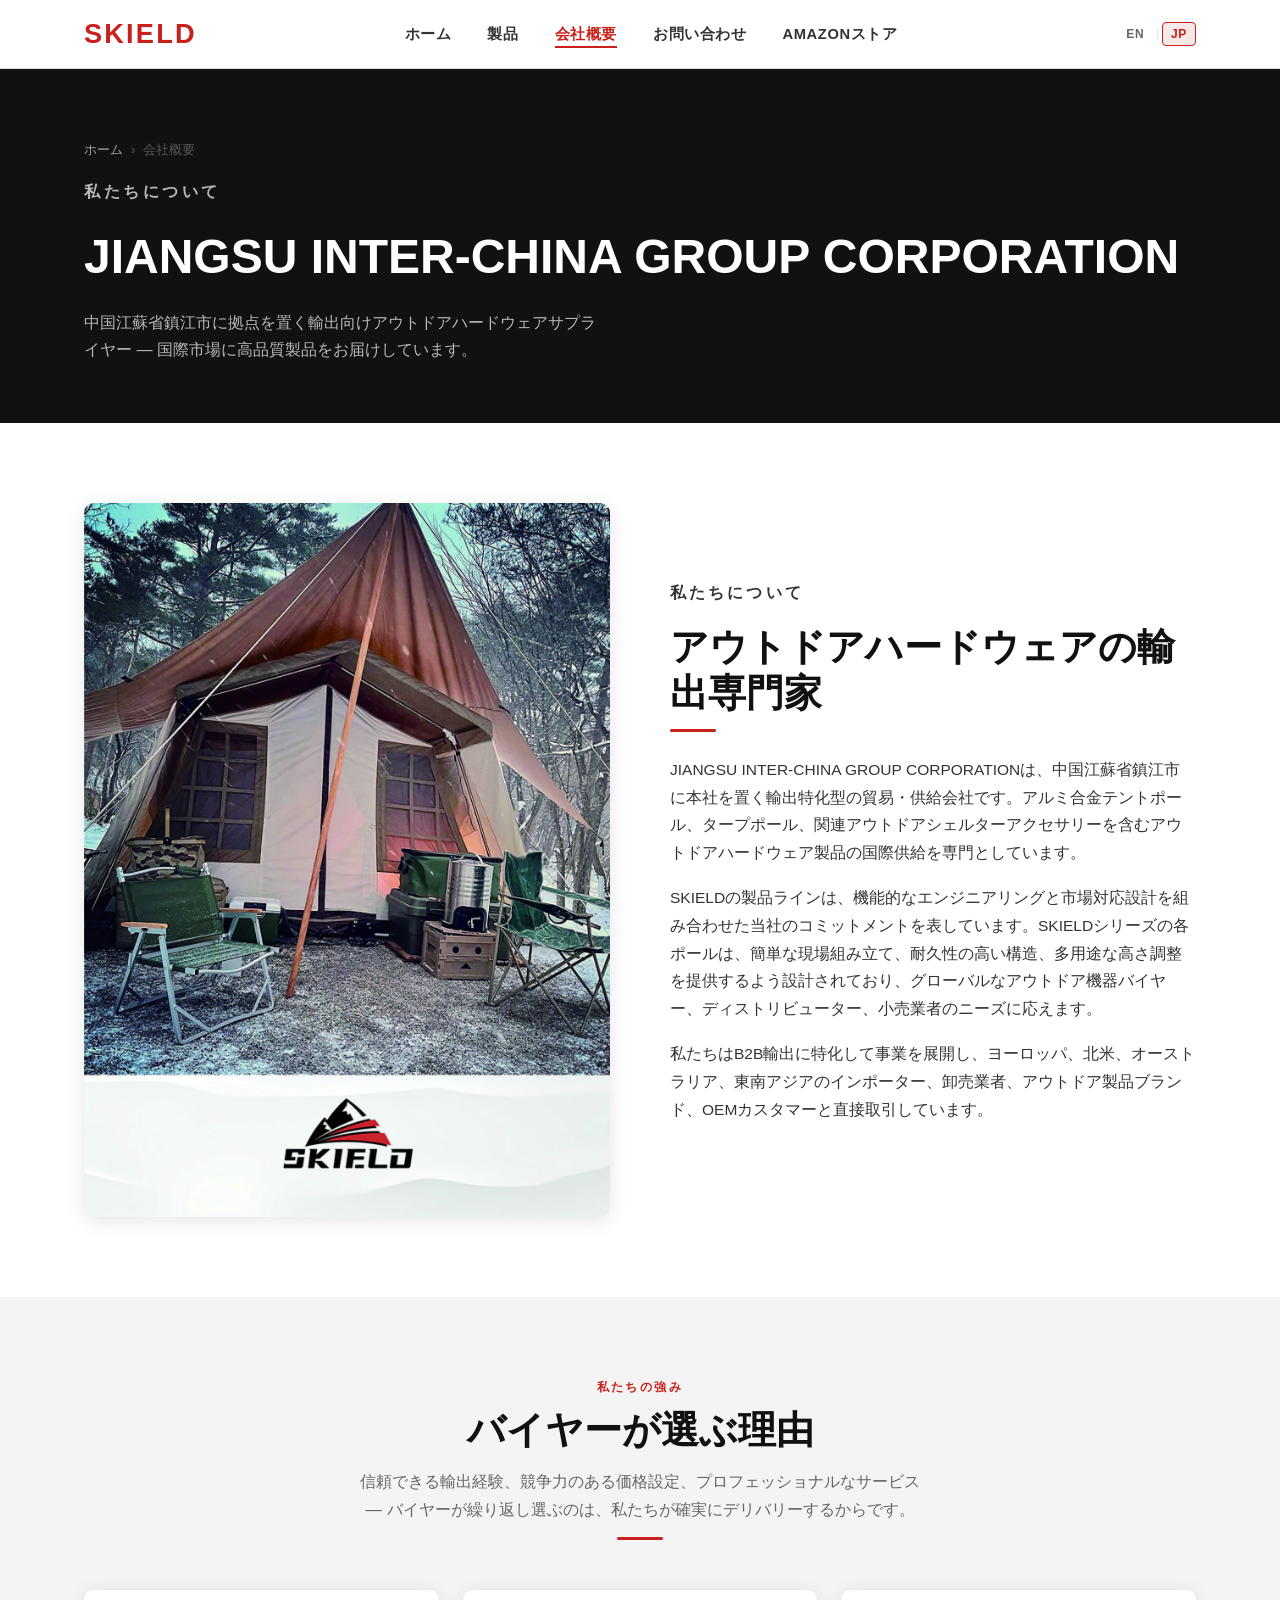
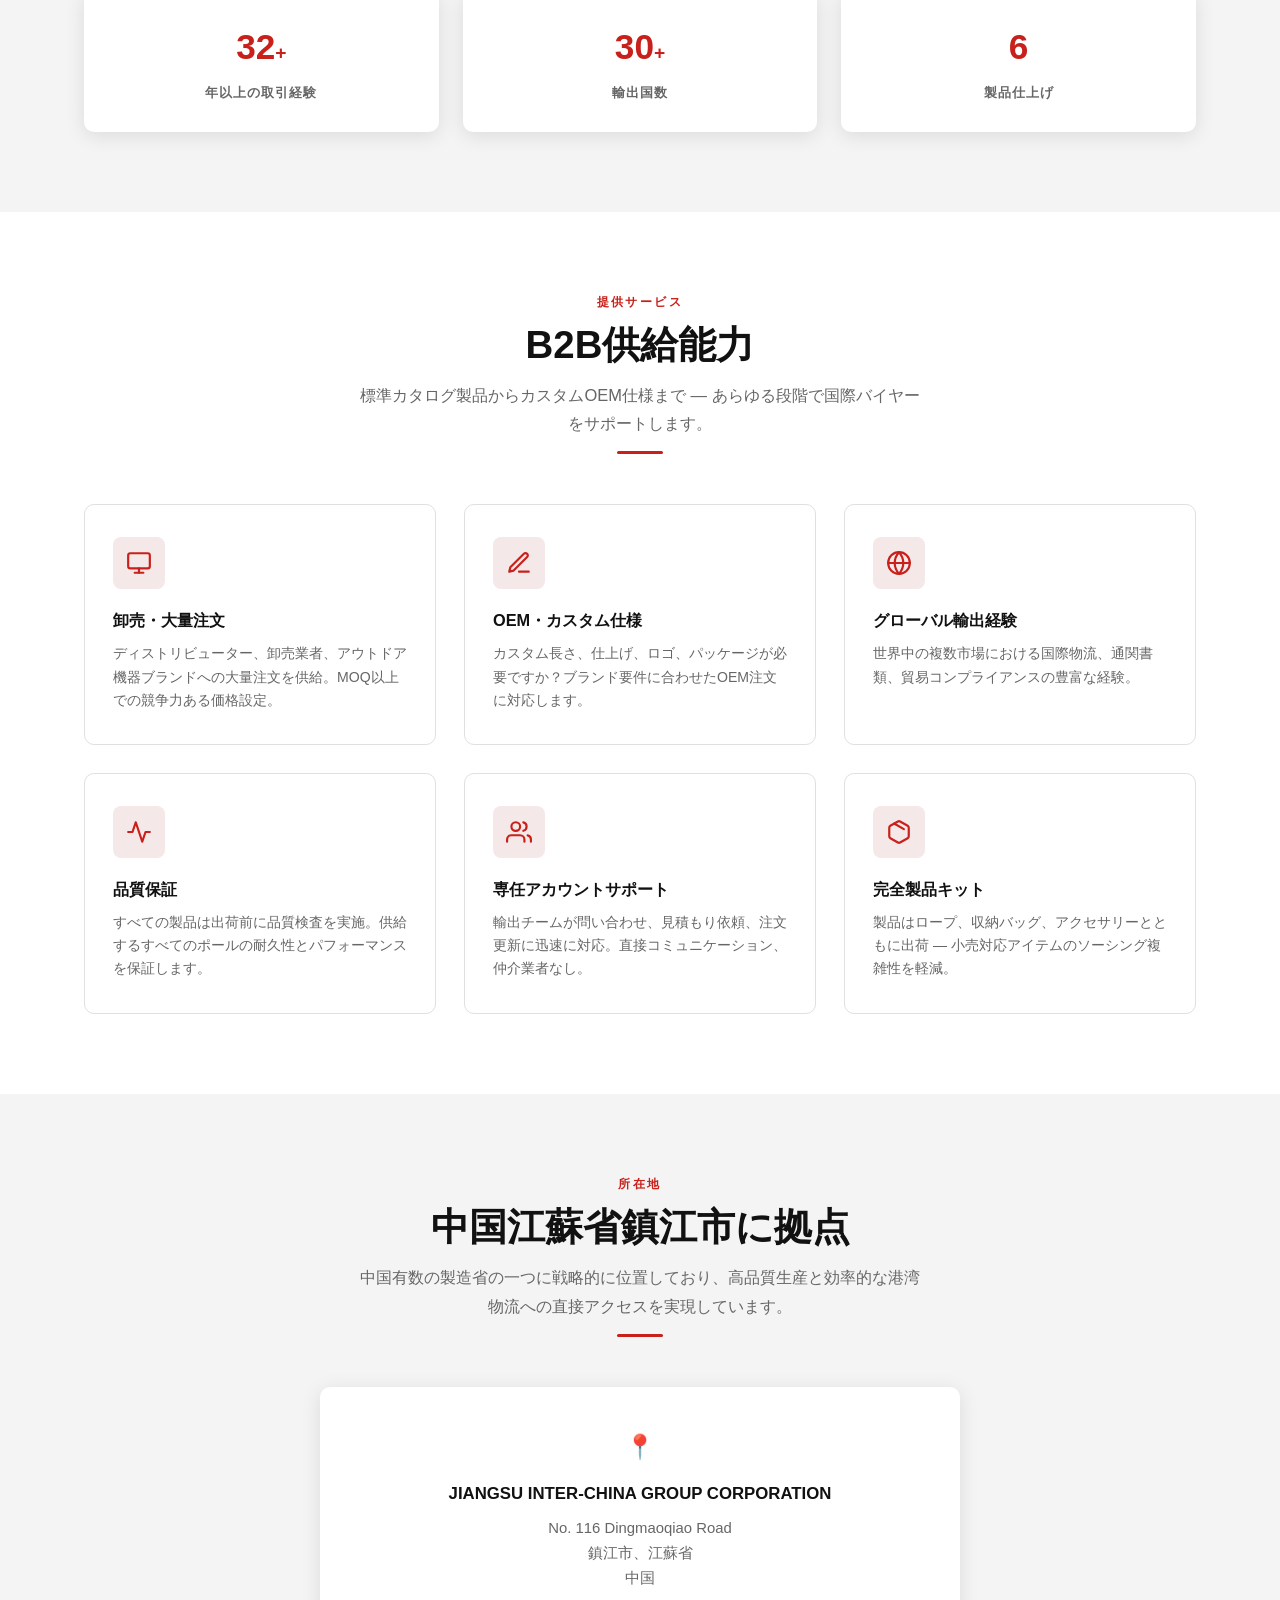
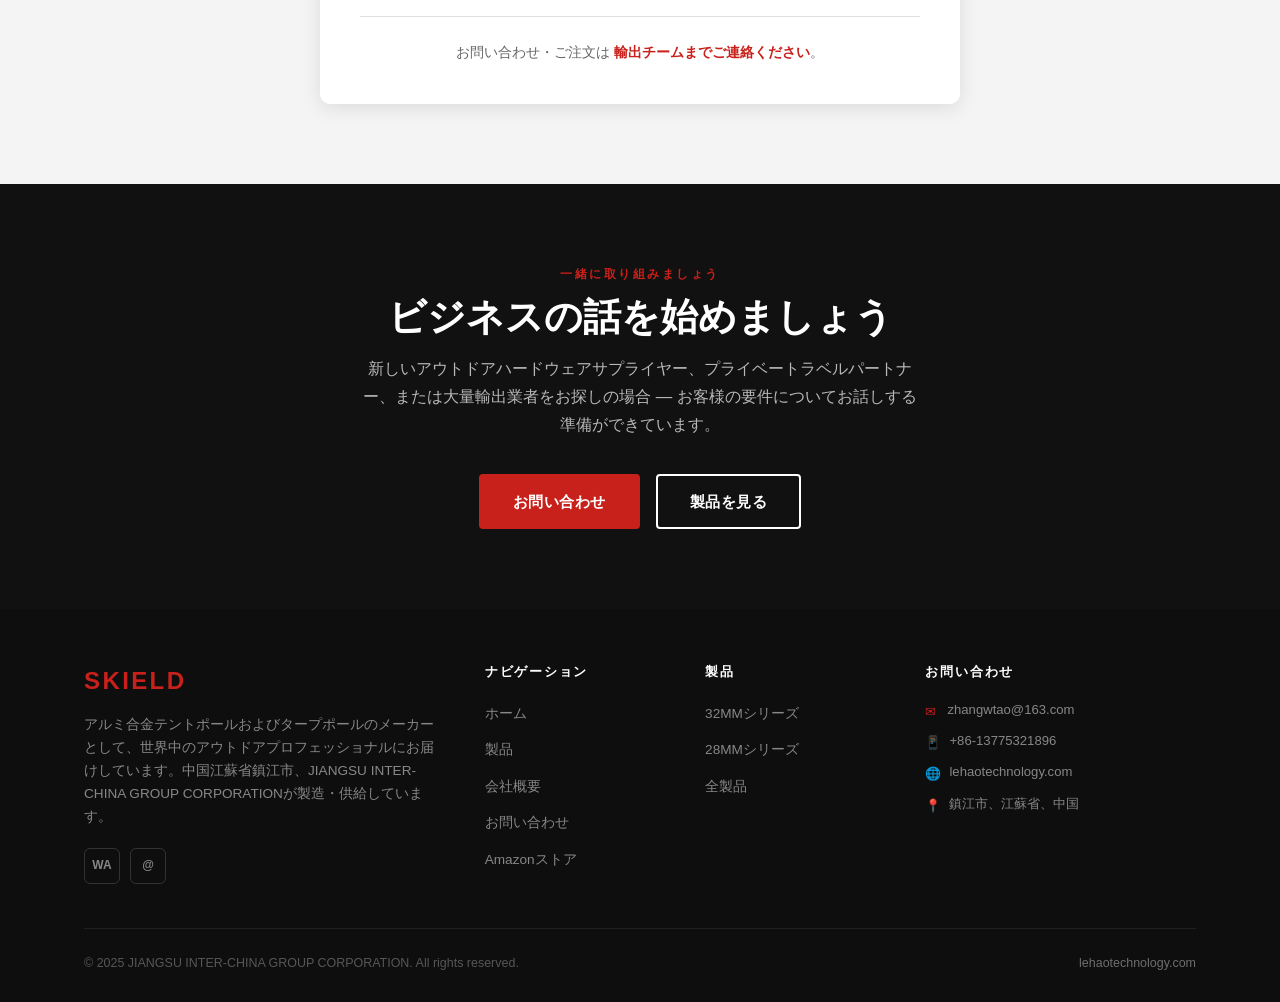
==== about-ja.html @ d60aa5cc "Add Japanese pages: index-ja, about-ja, amazon-ja" ====
<!DOCTYPE html>
<html lang="ja">
<head>
  <meta charset="UTF-8" />
  <meta name="viewport" content="width=device-width, initial-scale=1.0" />
  <title>会社概要 — JIANGSU INTER-CHINA GROUP CORPORATION | SKIELD</title>
  <meta name="description" content="JIANGSU INTER-CHINA GROUP CORPORATION — 中国江蘇省鎮江市を拠点とするアウトドアハードウェアおよびアルミ合金テントポールの輸出向けサプライヤー。SKIELDブランドの国際B2Bサプライヤー。" />
  <link rel="canonical" href="https://lehaotechnology.com/about-ja.html" />
  <link rel="stylesheet" href="assets/css/style.css" />
</head>
<body>
<header class="site-header">
  <div class="container header-inner">
    <a href="index-ja.html" class="logo">SKIELD</a>
    <nav class="site-nav" id="siteNav" role="navigation" aria-label="メインナビゲーション">
      <ul>
        <li><a href="index-ja.html">ホーム</a></li>
        <li><a href="products-ja.html">製品</a></li>
        <li><a href="about-ja.html" class="active">会社概要</a></li>
        <li><a href="contact-ja.html">お問い合わせ</a></li>
        <li><a href="amazon-ja.html">Amazonストア</a></li>
      </ul>
    </nav>
    <div class="lang-switcher">
      <a href="about.html" class="lang-btn">EN</a>
      <span class="lang-sep">|</span>
      <a href="about-ja.html" class="lang-btn active" aria-current="true">JP</a>
    </div>
    <button class="menu-toggle" id="menuToggle" aria-label="ナビゲーションを開閉" aria-expanded="false"><span></span><span></span><span></span></button>
  </div>
</header>
<section class="page-hero" aria-label="会社概要ページヘッダー">
  <div class="container">
    <nav class="breadcrumb" aria-label="パンくずリスト"><a href="index-ja.html">ホーム</a><span>›</span><span>会社概要</span></nav>
    <p class="page-hero-tag">私たちについて</p>
    <h1>JIANGSU INTER-CHINA GROUP CORPORATION</h1>
    <p>中国江蘇省鎮江市に拠点を置く輸出向けアウトドアハードウェアサプライヤー — 国際市場に高品質製品をお届けしています。</p>
  </div>
</section>
<section class="section" aria-labelledby="about-title">
  <div class="container">
    <div class="about-grid">
      <div class="about-img-wrap">
        <a href="assets/images/page-01-cover.jpg" target="_blank" rel="noopener noreferrer" aria-label="拡大：SKIELD製品カタログ画像">
          <img src="assets/images/page-01-cover.jpg" alt="SKIELDアルミ合金タープポール アウトドアシーン" loading="lazy" />
        </a>
      </div>
      <div class="about-text">
        <p class="section-tag">私たちについて</p>
        <h2 class="section-title" id="about-title">アウトドアハードウェアの輸出専門家</h2>
        <div class="divider" style="margin-bottom:24px;"></div>
        <p>JIANGSU INTER-CHINA GROUP CORPORATIONは、中国江蘇省鎮江市に本社を置く輸出特化型の貿易・供給会社です。アルミ合金テントポール、タープポール、関連アウトドアシェルターアクセサリーを含むアウトドアハードウェア製品の国際供給を専門としています。</p>
        <p>SKIELDの製品ラインは、機能的なエンジニアリングと市場対応設計を組み合わせた当社のコミットメントを表しています。SKIELDシリーズの各ポールは、簡単な現場組み立て、耐久性の高い構造、多用途な高さ調整を提供するよう設計されており、グローバルなアウトドア機器バイヤー、ディストリビューター、小売業者のニーズに応えます。</p>
        <p>私たちはB2B輸出に特化して事業を展開し、ヨーロッパ、北米、オーストラリア、東南アジアのインポーター、卸売業者、アウトドア製品ブランド、OEMカスタマーと直接取引しています。</p>
      </div>
    </div>
  </div>
</section>
<section class="section section-alt" aria-labelledby="values-title">
  <div class="container">
    <div class="section-header centered">
      <p class="section-tag">私たちの強み</p>
      <h2 class="section-title" id="values-title">バイヤーが選ぶ理由</h2>
      <p class="section-lead">信頼できる輸出経験、競争力のある価格設定、プロフェッショナルなサービス — バイヤーが繰り返し選ぶのは、私たちが確実にデリバリーするからです。</p>
      <div class="divider"></div>
    </div>
    <div class="about-values">
      <div class="value-card"><p class="value-num">32<span style="font-size:1.2rem;">+</span></p><p class="value-label">年以上の取引経験</p></div>
      <div class="value-card"><p class="value-num">30<span style="font-size:1.2rem;">+</span></p><p class="value-label">輸出国数</p></div>
      <div class="value-card"><p class="value-num">6</p><p class="value-label">製品仕上げ</p></div>
    </div>
  </div>
</section>
<section class="section" aria-labelledby="capabilities-title">
  <div class="container">
    <div class="section-header centered">
      <p class="section-tag">提供サービス</p>
      <h2 class="section-title" id="capabilities-title">B2B供給能力</h2>
      <p class="section-lead">標準カタログ製品からカスタムOEM仕様まで — あらゆる段階で国際バイヤーをサポートします。</p>
      <div class="divider"></div>
    </div>
    <div class="features-grid">
      <div class="feature-card"><div class="feature-icon"><svg viewBox="0 0 24 24" aria-hidden="true"><rect x="2" y="3" width="20" height="14" rx="2" ry="2"/><line x1="8" y1="21" x2="16" y2="21"/><line x1="12" y1="17" x2="12" y2="21"/></svg></div><h3 class="feature-title">卸売・大量注文</h3><p class="feature-desc">ディストリビューター、卸売業者、アウトドア機器ブランドへの大量注文を供給。MOQ以上での競争力ある価格設定。</p></div>
      <div class="feature-card"><div class="feature-icon"><svg viewBox="0 0 24 24" aria-hidden="true"><path d="M12 20h9"/><path d="M16.5 3.5a2.121 2.121 0 0 1 3 3L7 19l-4 1 1-4L16.5 3.5z"/></svg></div><h3 class="feature-title">OEM・カスタム仕様</h3><p class="feature-desc">カスタム長さ、仕上げ、ロゴ、パッケージが必要ですか？ブランド要件に合わせたOEM注文に対応します。</p></div>
      <div class="feature-card"><div class="feature-icon"><svg viewBox="0 0 24 24" aria-hidden="true"><circle cx="12" cy="12" r="10"/><line x1="2" y1="12" x2="22" y2="12"/><path d="M12 2a15.3 15.3 0 0 1 4 10 15.3 15.3 0 0 1-4 10 15.3 15.3 0 0 1-4-10 15.3 15.3 0 0 1 4-10z"/></svg></div><h3 class="feature-title">グローバル輸出経験</h3><p class="feature-desc">世界中の複数市場における国際物流、通関書類、貿易コンプライアンスの豊富な経験。</p></div>
      <div class="feature-card"><div class="feature-icon"><svg viewBox="0 0 24 24" aria-hidden="true"><polyline points="22 12 18 12 15 21 9 3 6 12 2 12"/></svg></div><h3 class="feature-title">品質保証</h3><p class="feature-desc">すべての製品は出荷前に品質検査を実施。供給するすべてのポールの耐久性とパフォーマンスを保証します。</p></div>
      <div class="feature-card"><div class="feature-icon"><svg viewBox="0 0 24 24" aria-hidden="true"><path d="M17 21v-2a4 4 0 0 0-4-4H5a4 4 0 0 0-4 4v2"/><circle cx="9" cy="7" r="4"/><path d="M23 21v-2a4 4 0 0 0-3-3.87"/><path d="M16 3.13a4 4 0 0 1 0 7.75"/></svg></div><h3 class="feature-title">専任アカウントサポート</h3><p class="feature-desc">輸出チームが問い合わせ、見積もり依頼、注文更新に迅速に対応。直接コミュニケーション、仲介業者なし。</p></div>
      <div class="feature-card"><div class="feature-icon"><svg viewBox="0 0 24 24" aria-hidden="true"><line x1="16.5" y1="9.4" x2="7.5" y2="4.21"/><path d="M21 16V8a2 2 0 0 0-1-1.73l-7-4a2 2 0 0 0-2 0l-7 4A2 2 0 0 0 3 8v8a2 2 0 0 0 1 1.73l7 4a2 2 0 0 0 2 0l7-4A2 2 0 0 0 21 16z"/></svg></div><h3 class="feature-title">完全製品キット</h3><p class="feature-desc">製品はロープ、収納バッグ、アクセサリーとともに出荷 — 小売対応アイテムのソーシング複雑性を軽減。</p></div>
    </div>
  </div>
</section>
<section class="section section-alt" aria-labelledby="location-title">
  <div class="container">
    <div class="section-header centered">
      <p class="section-tag">所在地</p>
      <h2 class="section-title" id="location-title">中国江蘇省鎮江市に拠点</h2>
      <p class="section-lead">中国有数の製造省の一つに戦略的に位置しており、高品質生産と効率的な港湾物流への直接アクセスを実現しています。</p>
      <div class="divider"></div>
    </div>
    <div style="background:var(--white);border-radius:var(--radius);padding:40px;box-shadow:var(--shadow);max-width:640px;margin:0 auto;text-align:center;">
      <p style="font-size:1.5rem;margin-bottom:14px;">📍</p>
      <p style="font-weight:700;font-size:1.05rem;margin-bottom:8px;">JIANGSU INTER-CHINA GROUP CORPORATION</p>
      <p style="color:var(--gray-mid);font-size:0.93rem;line-height:1.7;">No. 116 Dingmaoqiao Road<br>鎮江市、江蘇省<br>中国</p>
      <div style="margin-top:24px;padding-top:24px;border-top:1px solid var(--border);">
        <p style="font-size:0.88rem;color:var(--gray-mid);">お問い合わせ・ご注文は <a href="contact-ja.html" style="color:var(--red);font-weight:600;">輸出チームまでご連絡ください</a>。</p>
      </div>
    </div>
  </div>
</section>
<section class="cta-section" aria-labelledby="cta-title">
  <div class="container">
    <p class="section-tag" style="justify-content:center;display:flex;">一緒に取り組みましょう</p>
    <h2 class="section-title" id="cta-title">ビジネスの話を始めましょう</h2>
    <p class="section-lead">新しいアウトドアハードウェアサプライヤー、プライベートラベルパートナー、または大量輸出業者をお探しの場合 — お客様の要件についてお話しする準備ができています。</p>
    <div class="cta-btns">
      <a href="contact-ja.html" class="btn btn-primary">お問い合わせ</a>
      <a href="products-ja.html" class="btn btn-outline">製品を見る</a>
    </div>
  </div>
</section>
<footer class="site-footer" aria-label="サイトフッター">
  <div class="container">
    <div class="footer-grid">
      <div><p class="footer-logo">SKIELD</p><p class="footer-about">アルミ合金テントポールおよびタープポールのメーカーとして、世界中のアウトドアプロフェッショナルにお届けしています。中国江蘇省鎮江市、JIANGSU INTER-CHINA GROUP CORPORATIONが製造・供給しています。</p><div class="footer-social"><a href="contact-ja.html" class="social-link" aria-label="WhatsApp">WA</a><a href="mailto:zhangwtao@163.com" class="social-link" aria-label="メール">@</a></div></div>
      <div class="footer-col"><h4>ナビゲーション</h4><ul class="footer-links"><li><a href="index-ja.html">ホーム</a></li><li><a href="products-ja.html">製品</a></li><li><a href="about-ja.html">会社概要</a></li><li><a href="contact-ja.html">お問い合わせ</a></li><li><a href="amazon-ja.html">Amazonストア</a></li></ul></div>
      <div class="footer-col"><h4>製品</h4><ul class="footer-links"><li><a href="products-ja.html#32mm">32MMシリーズ</a></li><li><a href="products-ja.html#28mm">28MMシリーズ</a></li><li><a href="products-ja.html">全製品</a></li></ul></div>
      <div class="footer-col"><h4>お問い合わせ</h4><ul class="footer-contact-list"><li class="footer-contact-item"><span class="fi">✉</span><span><a href="mailto:zhangwtao@163.com">zhangwtao@163.com</a></span></li><li class="footer-contact-item"><span class="fi">📱</span><span>+86-13775321896</span></li><li class="footer-contact-item"><span class="fi">🌐</span><span><a href="https://lehaotechnology.com/">lehaotechnology.com</a></span></li><li class="footer-contact-item"><span class="fi">📍</span><span>鎮江市、江蘇省、中国</span></li></ul></div>
    </div>
    <div class="footer-bottom"><p>&copy; 2025 JIANGSU INTER-CHINA GROUP CORPORATION. All rights reserved.</p><p><a href="https://lehaotechnology.com/">lehaotechnology.com</a></p></div>
  </div>
</footer>
<script src="assets/js/main.js"></script>
</body>
</html>
---- assets/css/style.css ----
/* === RESET & BASE === */
*, *::before, *::after {
  box-sizing: border-box;
  margin: 0;
  padding: 0;
}

:root {
  --red: #C8201A;
  --red-dark: #a01814;
  --red-light: #f5e8e8;
  --black: #111111;
  --gray-dark: #333333;
  --gray-mid: #666666;
  --gray-light: #f4f4f4;
  --white: #ffffff;
  --border: #e0e0e0;
  --shadow: 0 4px 20px rgba(0,0,0,0.10);
  --radius: 10px;
  --font: 'Segoe UI', 'Helvetica Neue', Arial, sans-serif;
  --transition: 0.25s ease;
}

html { scroll-behavior: smooth; }

body {
  font-family: var(--font);
  color: var(--black);
  background: var(--white);
  line-height: 1.65;
  -webkit-font-smoothing: antialiased;
}

img { max-width: 100%; height: auto; display: block; }
a { color: inherit; text-decoration: none; }
ul { list-style: none; }

.container {
  max-width: 1160px;
  margin: 0 auto;
  padding: 0 24px;
}

/* === BUTTONS === */
.btn {
  display: inline-block;
  padding: 13px 32px;
  border-radius: 4px;
  font-size: 0.95rem;
  font-weight: 600;
  letter-spacing: 0.03em;
  cursor: pointer;
  border: 2px solid transparent;
  transition: background var(--transition), color var(--transition), border-color var(--transition), transform var(--transition);
}
.btn:hover { transform: translateY(-2px); }

.btn-primary {
  background: var(--red);
  color: var(--white);
  border-color: var(--red);
}
.btn-primary:hover {
  background: var(--red-dark);
  border-color: var(--red-dark);
}

.btn-outline {
  background: transparent;
  color: var(--white);
  border-color: var(--white);
}
.btn-outline:hover {
  background: var(--white);
  color: var(--red);
}

.btn-outline-dark {
  background: transparent;
  color: var(--red);
  border-color: var(--red);
}
.btn-outline-dark:hover {
  background: var(--red);
  color: var(--white);
}

/* === HEADER === */
.site-header {
  position: sticky;
  top: 0;
  z-index: 100;
  background: var(--white);
  border-bottom: 1px solid var(--border);
  box-shadow: 0 2px 12px rgba(0,0,0,0.07);
}

.header-inner {
  display: flex;
  align-items: center;
  justify-content: space-between;
  height: 68px;
}

.logo {
  font-size: 1.7rem;
  font-weight: 800;
  letter-spacing: 0.08em;
  color: var(--red);
  text-transform: uppercase;
}
.logo span { color: var(--black); }

.site-nav ul {
  display: flex;
  gap: 36px;
}

.site-nav a {
  font-size: 0.92rem;
  font-weight: 600;
  color: var(--gray-dark);
  letter-spacing: 0.04em;
  text-transform: uppercase;
  padding-bottom: 4px;
  border-bottom: 2px solid transparent;
  transition: color var(--transition), border-color var(--transition);
}
.site-nav a:hover,
.site-nav a.active {
  color: var(--red);
  border-bottom-color: var(--red);
}

/* Hamburger */
.menu-toggle {
  display: none;
  flex-direction: column;
  gap: 5px;
  cursor: pointer;
  padding: 6px;
  background: none;
  border: none;
}
.menu-toggle span {
  display: block;
  width: 26px;
  height: 2px;
  background: var(--black);
  border-radius: 2px;
  transition: transform var(--transition), opacity var(--transition);
}
.menu-toggle.open span:nth-child(1) { transform: translateY(7px) rotate(45deg); }
.menu-toggle.open span:nth-child(2) { opacity: 0; }
.menu-toggle.open span:nth-child(3) { transform: translateY(-7px) rotate(-45deg); }

/* === HERO === */
.hero {
  position: relative;
  min-height: 88vh;
  display: flex;
  align-items: center;
  overflow: hidden;
  background: var(--black);
}

.hero-bg {
  position: absolute;
  inset: 0;
  background-size: cover;
  background-position: center;
  opacity: 0.55;
  transition: opacity 0.4s;
}

.hero-content {
  position: relative;
  z-index: 2;
  color: var(--white);
  max-width: 680px;
}

.hero-brand {
  font-size: 0.85rem;
  letter-spacing: 0.22em;
  text-transform: uppercase;
  color: var(--red);
  font-weight: 700;
  margin-bottom: 16px;
  display: flex;
  align-items: center;
  gap: 10px;
}
.hero-brand::before {
  content: '';
  display: block;
  width: 36px;
  height: 2px;
  background: var(--red);
}

.hero h1 {
  font-size: clamp(2.2rem, 5vw, 3.8rem);
  font-weight: 800;
  line-height: 1.12;
  margin-bottom: 22px;
  text-shadow: 0 2px 12px rgba(0,0,0,0.3);
}

.hero-sub {
  font-size: 1.05rem;
  color: rgba(255,255,255,0.85);
  margin-bottom: 36px;
  max-width: 520px;
  line-height: 1.7;
}

.hero-btns {
  display: flex;
  gap: 16px;
  flex-wrap: wrap;
}

/* === SECTION HEADERS === */
.section { padding: 80px 0; }
.section-alt { background: var(--gray-light); }

.section-tag {
  font-size: 0.78rem;
  letter-spacing: 0.2em;
  text-transform: uppercase;
  font-weight: 700;
  color: var(--red);
  margin-bottom: 10px;
}

.section-title {
  font-size: clamp(1.7rem, 3.5vw, 2.4rem);
  font-weight: 800;
  color: var(--black);
  margin-bottom: 14px;
  line-height: 1.18;
}

.section-lead {
  font-size: 1.03rem;
  color: var(--gray-mid);
  max-width: 560px;
  line-height: 1.7;
}

.section-header { margin-bottom: 50px; }
.section-header.centered { text-align: center; }
.section-header.centered .section-lead { margin: 0 auto; }

/* Divider accent */
.divider {
  width: 46px;
  height: 3px;
  background: var(--red);
  margin: 14px 0 0;
  border-radius: 2px;
}
.section-header.centered .divider { margin: 14px auto 0; }

/* === PRODUCT PREVIEW (HOME) === */
.products-grid {
  display: grid;
  grid-template-columns: repeat(3, 1fr);
  gap: 28px;
}

.product-card {
  background: var(--white);
  border-radius: var(--radius);
  overflow: hidden;
  box-shadow: var(--shadow);
  transition: transform var(--transition), box-shadow var(--transition);
  display: flex;
  flex-direction: column;
}
.product-card:hover {
  transform: translateY(-6px);
  box-shadow: 0 12px 36px rgba(0,0,0,0.15);
}

.product-img-wrap {
  overflow: hidden;
  aspect-ratio: 4/3;
}
.product-img-wrap img {
  width: 100%;
  height: 100%;
  object-fit: cover;
  transition: transform 0.4s ease;
}
.product-card:hover .product-img-wrap img { transform: scale(1.05); }

.product-body {
  padding: 20px 22px 24px;
  flex: 1;
  display: flex;
  flex-direction: column;
}

.product-diameter {
  font-size: 0.75rem;
  letter-spacing: 0.15em;
  text-transform: uppercase;
  color: var(--red);
  font-weight: 700;
  margin-bottom: 6px;
}

.product-name {
  font-size: 1.1rem;
  font-weight: 700;
  color: var(--black);
  margin-bottom: 10px;
}

.product-desc {
  font-size: 0.88rem;
  color: var(--gray-mid);
  line-height: 1.6;
  flex: 1;
  margin-bottom: 18px;
}

.product-link {
  display: inline-flex;
  align-items: center;
  gap: 6px;
  font-size: 0.85rem;
  font-weight: 700;
  color: var(--red);
  letter-spacing: 0.05em;
  text-transform: uppercase;
  transition: gap var(--transition);
}
.product-link:hover { gap: 10px; }
.product-link::after { content: '→'; }

/* === FEATURES === */
.features-grid {
  display: grid;
  grid-template-columns: repeat(3, 1fr);
  gap: 28px;
}

.feature-card {
  background: var(--white);
  border-radius: var(--radius);
  padding: 32px 28px;
  border: 1px solid var(--border);
  transition: box-shadow var(--transition), border-color var(--transition);
}
.feature-card:hover {
  box-shadow: var(--shadow);
  border-color: var(--red);
}

.feature-icon {
  width: 52px;
  height: 52px;
  background: var(--red-light);
  border-radius: 8px;
  display: flex;
  align-items: center;
  justify-content: center;
  margin-bottom: 18px;
}
.feature-icon svg {
  width: 26px;
  height: 26px;
  stroke: var(--red);
  fill: none;
  stroke-width: 2;
  stroke-linecap: round;
  stroke-linejoin: round;
}

.feature-title {
  font-size: 1.02rem;
  font-weight: 700;
  margin-bottom: 8px;
  color: var(--black);
}
.feature-desc {
  font-size: 0.88rem;
  color: var(--gray-mid);
  line-height: 1.65;
}

/* === APPLICATIONS === */
.apps-grid {
  display: grid;
  grid-template-columns: repeat(4, 1fr);
  gap: 20px;
}

.app-card {
  background: var(--black);
  border-radius: var(--radius);
  padding: 30px 22px;
  color: var(--white);
  text-align: center;
  border-top: 3px solid var(--red);
  transition: background var(--transition);
}
.app-card:hover { background: var(--red); }

.app-icon {
  font-size: 2.2rem;
  margin-bottom: 12px;
}
.app-name {
  font-size: 0.92rem;
  font-weight: 700;
  letter-spacing: 0.04em;
  text-transform: uppercase;
}

/* === CTA === */
.cta-section {
  background: var(--black);
  color: var(--white);
  padding: 80px 0;
  text-align: center;
}
.cta-section .section-title { color: var(--white); }
.cta-section .section-lead { color: rgba(255,255,255,0.7); margin: 0 auto 36px; }
.cta-btns { display: flex; gap: 16px; justify-content: center; flex-wrap: wrap; }

/* === PRODUCTS PAGE === */
.products-full-grid {
  display: grid;
  grid-template-columns: repeat(3, 1fr);
  gap: 32px;
}

.product-detail-card {
  background: var(--white);
  border-radius: var(--radius);
  overflow: hidden;
  box-shadow: var(--shadow);
  transition: transform var(--transition), box-shadow var(--transition);
  display: flex;
  flex-direction: column;
}
.product-detail-card:hover {
  transform: translateY(-6px);
  box-shadow: 0 16px 40px rgba(0,0,0,0.14);
}

.product-detail-img {
  overflow: hidden;
  aspect-ratio: 3/4;
}
.product-detail-img img {
  width: 100%;
  height: 100%;
  object-fit: cover;
  transition: transform 0.45s ease;
}
.product-detail-card:hover .product-detail-img img { transform: scale(1.04); }

.product-detail-body {
  padding: 24px 26px 28px;
  flex: 1;
  display: flex;
  flex-direction: column;
}

.product-series-tag {
  display: inline-block;
  font-size: 0.72rem;
  font-weight: 800;
  letter-spacing: 0.18em;
  text-transform: uppercase;
  color: var(--white);
  background: var(--red);
  padding: 4px 10px;
  border-radius: 3px;
  margin-bottom: 12px;
}

.product-detail-name {
  font-size: 1.2rem;
  font-weight: 800;
  color: var(--black);
  margin-bottom: 14px;
}

.product-specs {
  margin-bottom: 18px;
}
.product-specs li {
  display: flex;
  align-items: flex-start;
  gap: 8px;
  font-size: 0.85rem;
  color: var(--gray-dark);
  padding: 5px 0;
  border-bottom: 1px solid var(--gray-light);
  line-height: 1.5;
}
.product-specs li:last-child { border-bottom: none; }
.spec-dot {
  display: block;
  width: 6px;
  height: 6px;
  min-width: 6px;
  background: var(--red);
  border-radius: 50%;
  margin-top: 6px;
}

.product-detail-desc {
  font-size: 0.87rem;
  color: var(--gray-mid);
  line-height: 1.65;
  margin-bottom: 22px;
  flex: 1;
}

/* === ABOUT PAGE === */
.about-grid {
  display: grid;
  grid-template-columns: 1fr 1fr;
  gap: 60px;
  align-items: center;
}

.about-img-wrap {
  border-radius: var(--radius);
  overflow: hidden;
  box-shadow: var(--shadow);
}

.about-text p {
  font-size: 0.97rem;
  color: var(--gray-dark);
  line-height: 1.78;
  margin-bottom: 18px;
}

.about-values {
  display: grid;
  grid-template-columns: repeat(3, 1fr);
  gap: 24px;
  margin-top: 20px;
}

.value-card {
  text-align: center;
  padding: 28px 16px;
  background: var(--white);
  border-radius: var(--radius);
  box-shadow: var(--shadow);
}

.value-num {
  font-size: 2.2rem;
  font-weight: 800;
  color: var(--red);
  margin-bottom: 6px;
}
.value-label {
  font-size: 0.82rem;
  font-weight: 600;
  text-transform: uppercase;
  letter-spacing: 0.08em;
  color: var(--gray-mid);
}

/* === CONTACT PAGE === */
.contact-grid {
  display: grid;
  grid-template-columns: 1fr 1fr;
  gap: 52px;
}

.contact-info h3 {
  font-size: 1.15rem;
  font-weight: 700;
  margin-bottom: 24px;
  color: var(--black);
}

.contact-items { display: flex; flex-direction: column; gap: 18px; }

.contact-item {
  display: flex;
  align-items: flex-start;
  gap: 14px;
  padding: 16px;
  background: var(--gray-light);
  border-radius: 8px;
}

.contact-item-icon {
  width: 40px;
  height: 40px;
  min-width: 40px;
  background: var(--red);
  border-radius: 8px;
  display: flex;
  align-items: center;
  justify-content: center;
}
.contact-item-icon svg {
  width: 18px;
  height: 18px;
  stroke: var(--white);
  fill: none;
  stroke-width: 2;
  stroke-linecap: round;
  stroke-linejoin: round;
}

.contact-item-label {
  font-size: 0.75rem;
  font-weight: 700;
  text-transform: uppercase;
  letter-spacing: 0.1em;
  color: var(--gray-mid);
  margin-bottom: 3px;
}
.contact-item-value {
  font-size: 0.93rem;
  font-weight: 600;
  color: var(--black);
  word-break: break-all;
}
.contact-item-value a { color: var(--red); }
.contact-item-value a:hover { text-decoration: underline; }

/* Form */
.contact-form-wrap h3 {
  font-size: 1.15rem;
  font-weight: 700;
  margin-bottom: 24px;
  color: var(--black);
}

.form-row { display: grid; grid-template-columns: 1fr 1fr; gap: 16px; }

.form-group { display: flex; flex-direction: column; gap: 6px; margin-bottom: 16px; }

.form-group label {
  font-size: 0.82rem;
  font-weight: 700;
  text-transform: uppercase;
  letter-spacing: 0.08em;
  color: var(--gray-mid);
}

.form-group input,
.form-group textarea,
.form-group select {
  padding: 12px 14px;
  border: 1.5px solid var(--border);
  border-radius: 6px;
  font-family: var(--font);
  font-size: 0.93rem;
  color: var(--black);
  background: var(--white);
  transition: border-color var(--transition), box-shadow var(--transition);
  outline: none;
}
.form-group input:focus,
.form-group textarea:focus {
  border-color: var(--red);
  box-shadow: 0 0 0 3px rgba(200,32,26,0.1);
}
.form-group textarea { resize: vertical; min-height: 130px; }

.form-note {
  font-size: 0.8rem;
  color: var(--gray-mid);
  margin-bottom: 20px;
  line-height: 1.5;
}

/* === PAGE HERO (inner pages) === */
.page-hero {
  background: var(--black);
  padding: 70px 0 60px;
  color: var(--white);
}
.page-hero-tag {
  font-size: 0.75rem;
  letter-spacing: 0.22em;
  text-transform: uppercase;
  color: var(--red);
  font-weight: 700;
  margin-bottom: 12px;
}
.page-hero h1 {
  font-size: clamp(1.9rem, 4vw, 3rem);
  font-weight: 800;
  margin-bottom: 14px;
}
.page-hero p {
  font-size: 1rem;
  color: rgba(255,255,255,0.7);
  max-width: 520px;
}

/* Breadcrumb */
.breadcrumb {
  display: flex;
  align-items: center;
  gap: 8px;
  font-size: 0.82rem;
  color: rgba(255,255,255,0.5);
  margin-bottom: 18px;
}
.breadcrumb a { color: rgba(255,255,255,0.6); transition: color var(--transition); }
.breadcrumb a:hover { color: var(--white); }
.breadcrumb span { color: rgba(255,255,255,0.3); }

/* === FOOTER === */
.site-footer {
  background: #0e0e0e;
  color: rgba(255,255,255,0.65);
  padding: 52px 0 28px;
}

.footer-grid {
  display: grid;
  grid-template-columns: 2fr 1fr 1fr 1.5fr;
  gap: 40px;
  margin-bottom: 44px;
}

.footer-logo {
  font-size: 1.5rem;
  font-weight: 800;
  color: var(--red);
  letter-spacing: 0.1em;
  margin-bottom: 12px;
}

.footer-about {
  font-size: 0.85rem;
  line-height: 1.7;
  margin-bottom: 20px;
  color: rgba(255,255,255,0.5);
}

.footer-social { display: flex; gap: 10px; }
.social-link {
  width: 36px;
  height: 36px;
  border-radius: 6px;
  border: 1px solid rgba(255,255,255,0.15);
  display: flex;
  align-items: center;
  justify-content: center;
  font-size: 0.75rem;
  font-weight: 700;
  color: rgba(255,255,255,0.5);
  transition: background var(--transition), border-color var(--transition), color var(--transition);
}
.social-link:hover {
  background: var(--red);
  border-color: var(--red);
  color: var(--white);
}

.footer-col h4 {
  font-size: 0.8rem;
  font-weight: 700;
  text-transform: uppercase;
  letter-spacing: 0.14em;
  color: var(--white);
  margin-bottom: 18px;
}

.footer-links { display: flex; flex-direction: column; gap: 10px; }
.footer-links a {
  font-size: 0.85rem;
  color: rgba(255,255,255,0.5);
  transition: color var(--transition);
}
.footer-links a:hover { color: var(--red); }

.footer-contact-list { display: flex; flex-direction: column; gap: 10px; }
.footer-contact-item {
  display: flex;
  align-items: flex-start;
  gap: 8px;
  font-size: 0.82rem;
  color: rgba(255,255,255,0.5);
  line-height: 1.5;
}
.footer-contact-item .fi {
  color: var(--red);
  min-width: 14px;
  margin-top: 2px;
  font-size: 0.8rem;
}

.footer-bottom {
  border-top: 1px solid rgba(255,255,255,0.08);
  padding-top: 24px;
  display: flex;
  justify-content: space-between;
  align-items: center;
  flex-wrap: wrap;
  gap: 12px;
  font-size: 0.78rem;
  color: rgba(255,255,255,0.3);
}

.footer-bottom a { color: rgba(255,255,255,0.4); transition: color var(--transition); }
.footer-bottom a:hover { color: var(--red); }

/* === PRODUCT GALLERY STRIP (fancybox thumbnails) === */
.product-gallery-strip {
  display: flex;
  gap: 6px;
  padding: 8px 10px;
  background: var(--gray-light);
  justify-content: center;
  flex-wrap: wrap;
}
.product-gallery-strip a {
  display: block;
  width: 62px;
  height: 62px;
  overflow: hidden;
  border-radius: 5px;
  border: 2px solid transparent;
  transition: border-color var(--transition), opacity var(--transition);
  flex-shrink: 0;
  cursor: zoom-in;
}
.product-gallery-strip a:hover { border-color: var(--red); opacity: 1; }
.product-gallery-strip a.fb-current { border-color: var(--red); }
.product-gallery-strip img {
  width: 100%;
  height: 100%;
  object-fit: cover;
  display: block;
  transition: transform 0.3s ease;
}
.product-gallery-strip a:hover img { transform: scale(1.08); }

/* === UTILITIES === */
.text-red { color: var(--red); }
.mt-8 { margin-top: 8px; }
.mt-16 { margin-top: 16px; }
.mt-24 { margin-top: 24px; }
.mb-8 { margin-bottom: 8px; }

/* === FILTER BAR (products page) === */
.filter-bar {
  display: flex;
  gap: 10px;
  flex-wrap: wrap;
  margin-bottom: 40px;
}
.filter-btn {
  padding: 8px 20px;
  border-radius: 30px;
  border: 1.5px solid var(--border);
  background: var(--white);
  font-size: 0.85rem;
  font-weight: 600;
  color: var(--gray-mid);
  cursor: pointer;
  transition: all var(--transition);
}
.filter-btn:hover,
.filter-btn.active {
  background: var(--red);
  border-color: var(--red);
  color: var(--white);
}

/* === RESPONSIVE === */
@media (max-width: 1024px) {
  .products-grid { grid-template-columns: repeat(2, 1fr); }
  .products-full-grid { grid-template-columns: repeat(2, 1fr); }
  .features-grid { grid-template-columns: repeat(2, 1fr); }
  .apps-grid { grid-template-columns: repeat(2, 1fr); }
  .footer-grid { grid-template-columns: 1fr 1fr; }
  .about-grid { gap: 36px; }
}

@media (max-width: 768px) {
  .section { padding: 56px 0; }

  .menu-toggle { display: flex; }

  .site-nav {
    display: none;
    position: absolute;
    top: 68px;
    left: 0;
    right: 0;
    background: var(--white);
    border-top: 1px solid var(--border);
    box-shadow: 0 8px 24px rgba(0,0,0,0.1);
    padding: 12px 0;
  }
  .site-nav.open { display: block; }
  .site-nav ul {
    flex-direction: column;
    gap: 0;
    padding: 0;
  }
  .site-nav a {
    display: block;
    padding: 13px 24px;
    border-bottom: none;
  }
  .site-nav a:hover,
  .site-nav a.active {
    background: var(--red-light);
    color: var(--red);
    border-bottom: none;
  }

  .hero { min-height: 75vh; }

  .about-grid { grid-template-columns: 1fr; }
  .about-values { grid-template-columns: repeat(3, 1fr); }

  .contact-grid { grid-template-columns: 1fr; }
  .form-row { grid-template-columns: 1fr; }

  .products-grid { grid-template-columns: 1fr; }
  .products-full-grid { grid-template-columns: 1fr; }
  .features-grid { grid-template-columns: 1fr; }
  .apps-grid { grid-template-columns: repeat(2, 1fr); }

  .footer-grid { grid-template-columns: 1fr; gap: 28px; }
  .footer-bottom { flex-direction: column; text-align: center; }

  .hero-btns { flex-direction: column; }
  .cta-btns { flex-direction: column; align-items: center; }
}

@media (max-width: 480px) {
  .about-values { grid-template-columns: 1fr; }
  .apps-grid { grid-template-columns: 1fr; }
  .hero h1 { font-size: 2rem; }
}

/* ========== LANGUAGE SWITCHER ========== */
.lang-switcher {
  display: flex;
  align-items: center;
  gap: 2px;
  margin-left: 12px;
  flex-shrink: 0;
}
.lang-btn {
  font-size: 0.75rem;
  font-weight: 600;
  color: var(--gray-mid);
  text-decoration: none;
  padding: 3px 8px;
  border-radius: 4px;
  border: 1px solid transparent;
  transition: color 0.2s, border-color 0.2s, background 0.2s;
  letter-spacing: 0.05em;
  line-height: 1.4;
}
.lang-btn:hover {
  color: var(--red);
  border-color: var(--red);
}
.lang-btn.active {
  color: var(--red);
  border-color: var(--red);
  background: var(--red-light);
}
.lang-sep {
  color: var(--border);
  font-size: 0.7rem;
  line-height: 1;
  padding: 0 1px;
  user-select: none;
}

/* ========== LANGUAGE SUGGESTION BANNER ========== */
.lang-banner {
  background: var(--red-light);
  border-bottom: 1px solid rgba(200,32,26,0.15);
  padding: 10px 0;
  font-size: 0.88rem;
}
.lang-banner .container {
  display: flex;
  align-items: center;
  gap: 12px;
  flex-wrap: wrap;
}
.lang-banner a {
  color: var(--red);
  font-weight: 600;
  text-decoration: none;
}
.lang-banner a:hover { text-decoration: underline; }
.lang-banner-close {
  margin-left: auto;
  background: none;
  border: none;
  cursor: pointer;
  color: var(--gray-mid);
  font-size: 1rem;
  padding: 0 4px;
  line-height: 1;
}
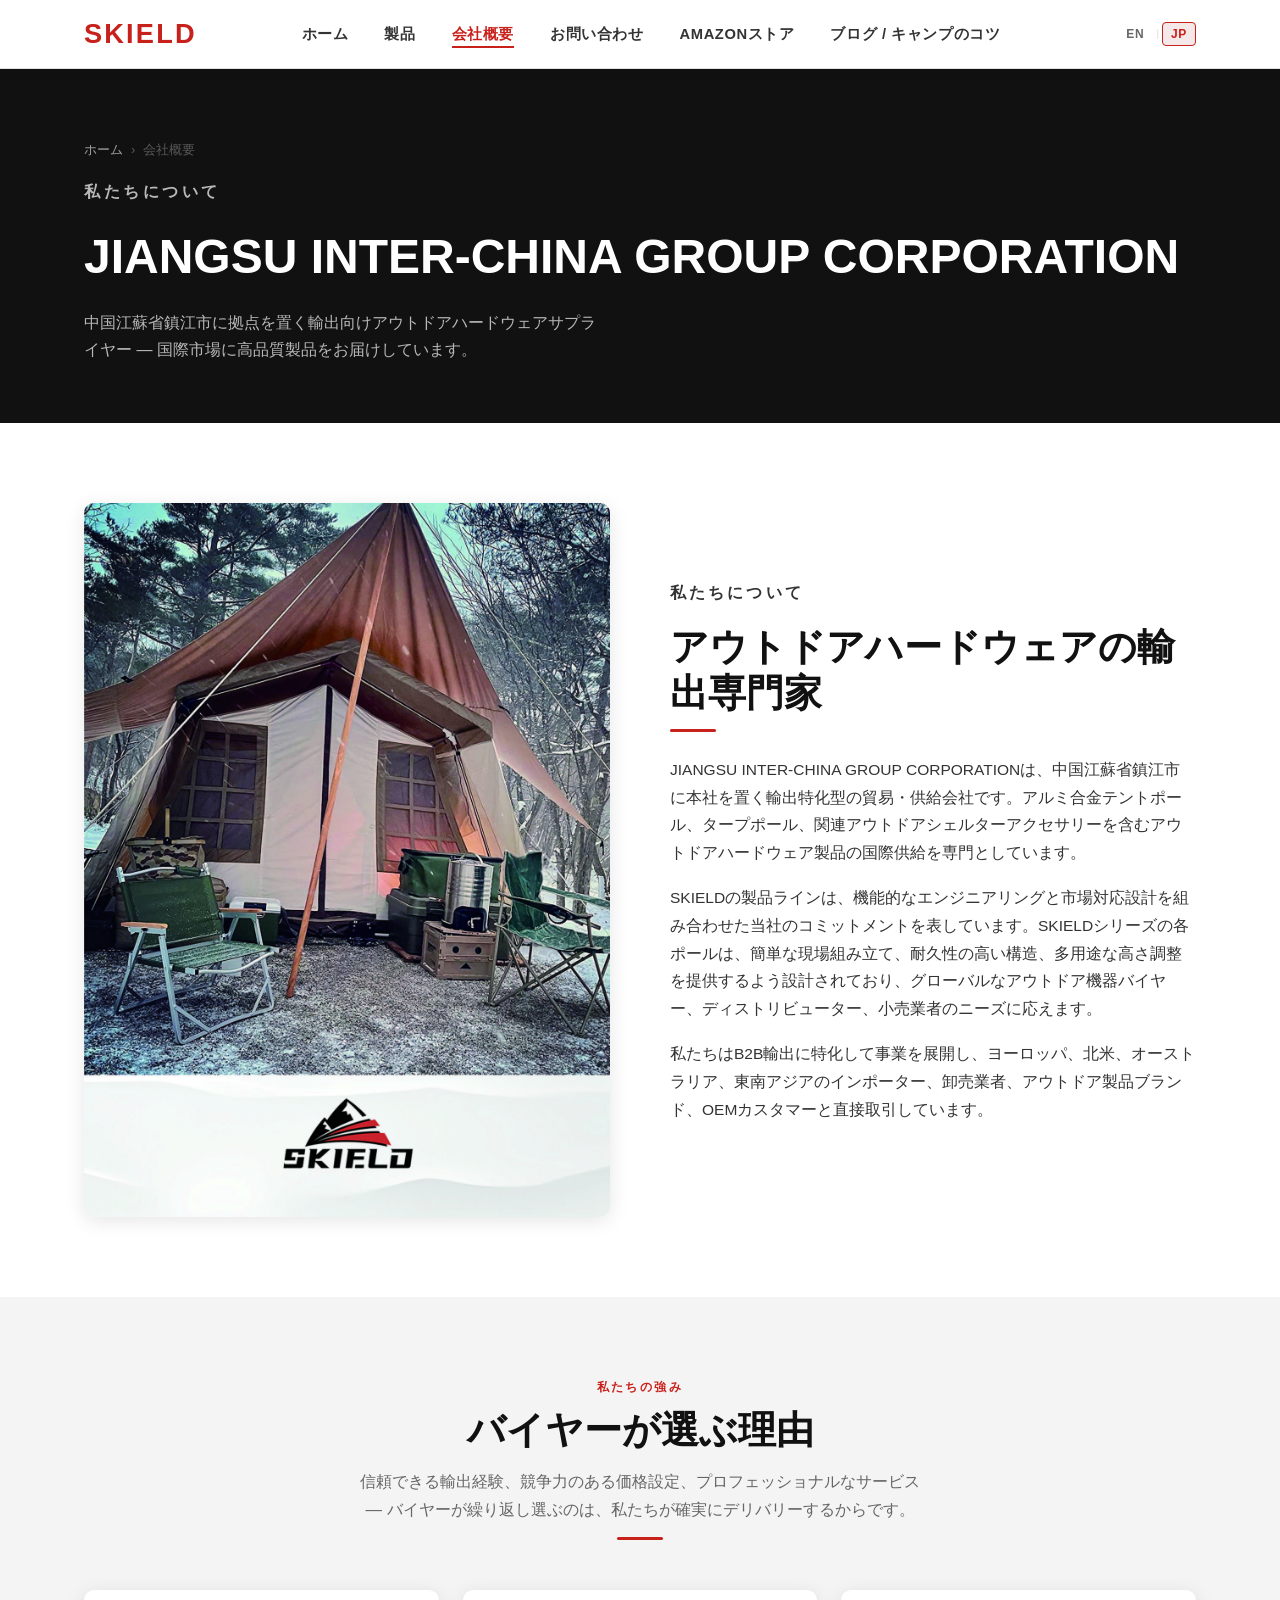
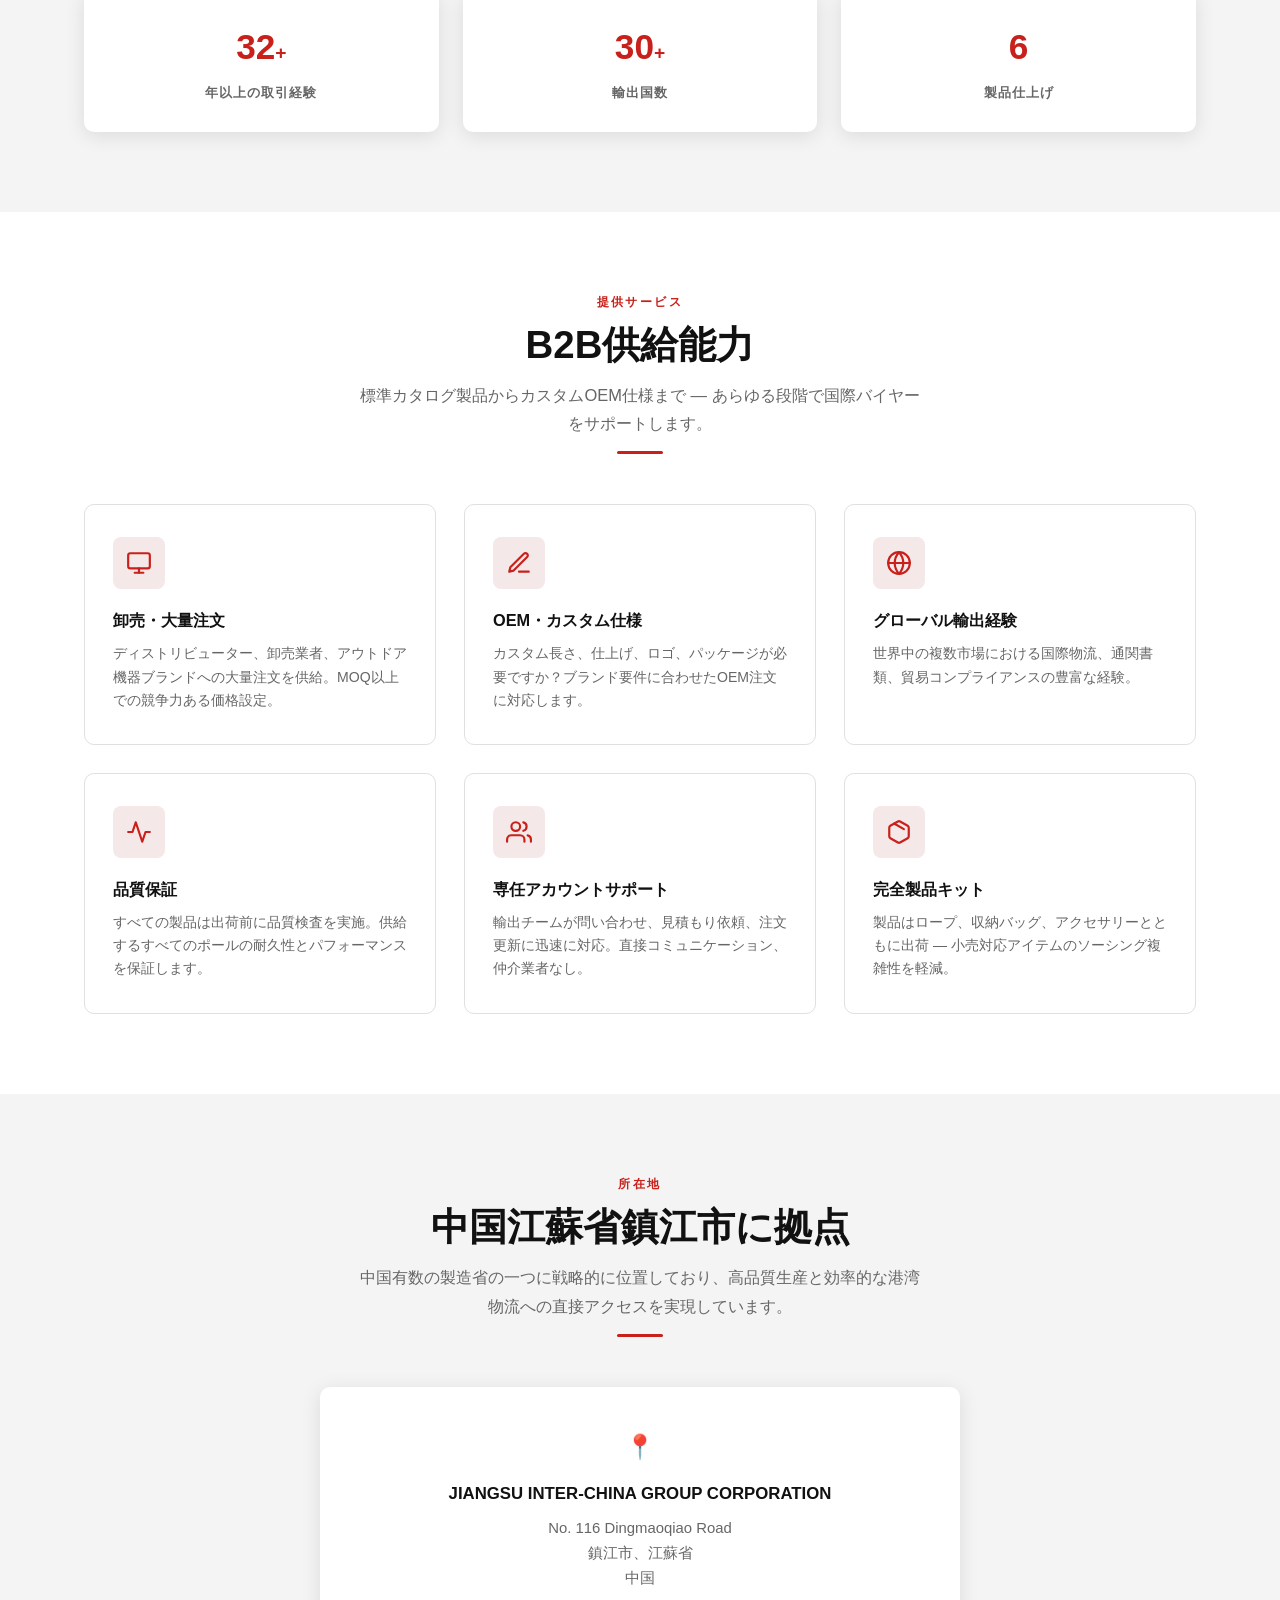
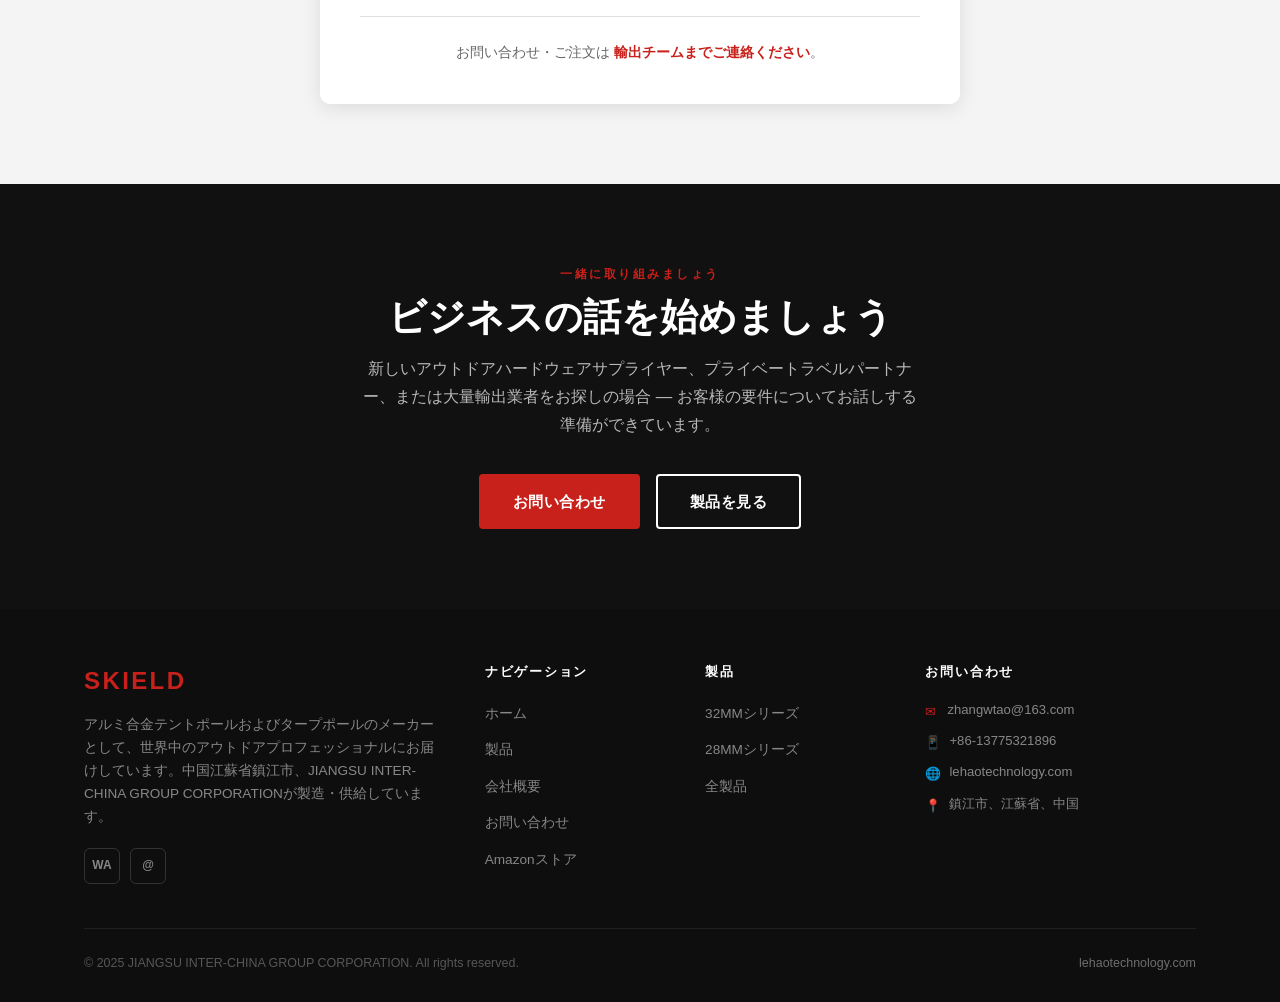
==== commit 0ab9d572: "Add Blog / Tips nav link to all 10 pages (EN + JP)" ====
--- a/about-ja.html
+++ b/about-ja.html
@@ -19,6 +19,7 @@
         <li><a href="about-ja.html" class="active">会社概要</a></li>
         <li><a href="contact-ja.html">お問い合わせ</a></li>
         <li><a href="amazon-ja.html">Amazonストア</a></li>
+        <li><a href="blog-ja.html">ブログ / キャンプのコツ</a></li>
       </ul>
     </nav>
     <div class="lang-switcher">
